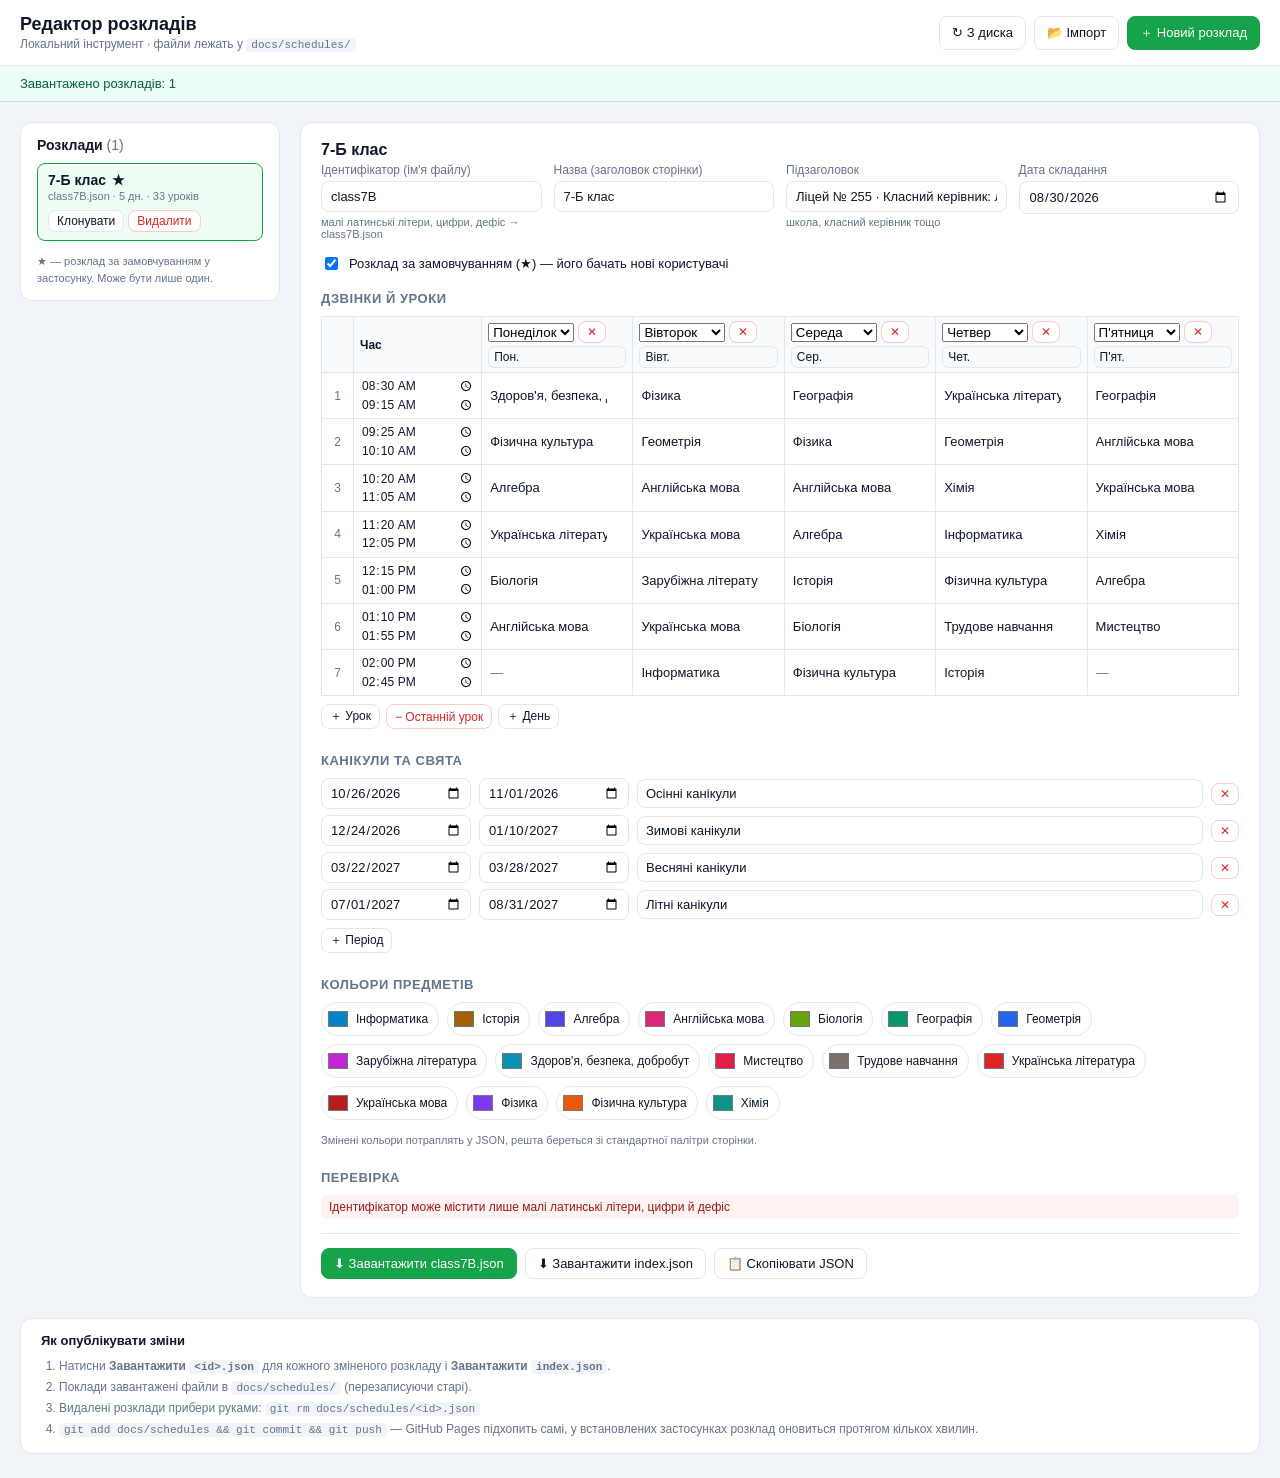
==== tools/admin/index.html @ 1cf256f3 "Add schedule editor tool with HTML and JavaScript files - Implemented the schedule editor in `admin." ====
<!DOCTYPE html>
<html lang="uk">
<head>
<meta charset="UTF-8">
<meta name="viewport" content="width=device-width, initial-scale=1">
<title>Редактор розкладів</title>
<link rel="stylesheet" href="admin.css">
</head>
<body>

<header class="topbar">
  <div>
    <h1>Редактор розкладів</h1>
    <p class="topbar-sub">Локальний інструмент · файли лежать у <code>docs/schedules/</code></p>
  </div>
  <div class="topbar-actions">
    <button type="button" class="btn" id="btnReload" title="Перечитати файли з docs/schedules/">↻ З диска</button>
    <label class="btn" title="Підвантажити JSON-файли вручну">📂 Імпорт
      <input type="file" id="fileImport" accept="application/json,.json" multiple hidden>
    </label>
    <button type="button" class="btn primary" id="btnNew">＋ Новий розклад</button>
  </div>
</header>

<div class="banner" id="banner" hidden></div>

<main class="layout">
  <aside class="sidebar">
    <h2>Розклади <span class="count" id="schedCount"></span></h2>
    <ul class="sched-list" id="scheduleList"></ul>
    <p class="sidebar-note">★ — розклад за замовчуванням у застосунку. Може бути лише один.</p>
  </aside>

  <section class="editor" id="editor"></section>
</main>

<footer class="howto">
  <h3>Як опублікувати зміни</h3>
  <ol>
    <li>Натисни <b>Завантажити <code>&lt;id&gt;.json</code></b> для кожного зміненого розкладу і <b>Завантажити <code>index.json</code></b>.</li>
    <li>Поклади завантажені файли в <code>docs/schedules/</code> (перезаписуючи старі).</li>
    <li>Видалені розклади прибери руками: <code>git rm docs/schedules/&lt;id&gt;.json</code></li>
    <li><code>git add docs/schedules &amp;&amp; git commit &amp;&amp; git push</code> — GitHub Pages підхопить самі, у встановлених застосунках розклад оновиться протягом кількох хвилин.</li>
  </ol>
</footer>

<script src="admin.js"></script>
</body>
</html>
---- tools/admin/admin.css ----
:root{
  --bg:#f1f5f9;
  --panel:#ffffff;
  --border:#e2e8f0;
  --text:#0f172a;
  --muted:#64748b;
  --green:#16a34a;
  --amber:#d97706;
  --red:#dc2626;
}
*{box-sizing:border-box;}
body{
  margin:0;
  background:var(--bg);
  color:var(--text);
  font-family:-apple-system,BlinkMacSystemFont,'Segoe UI',Roboto,Arial,sans-serif;
  font-size:14px;
}

/* ---------- шапка ---------- */
.topbar{
  display:flex;
  align-items:center;
  justify-content:space-between;
  gap:16px;
  flex-wrap:wrap;
  padding:14px 20px;
  background:var(--panel);
  border-bottom:1px solid var(--border);
  position:sticky;
  top:0;
  z-index:5;
}
.topbar h1{margin:0;font-size:18px;}
.topbar-sub{margin:2px 0 0;color:var(--muted);font-size:12px;}
.topbar-actions{display:flex;gap:8px;flex-wrap:wrap;}

.btn{
  display:inline-flex;
  align-items:center;
  gap:6px;
  border:1px solid var(--border);
  background:#fff;
  color:var(--text);
  padding:7px 12px;
  border-radius:8px;
  font-size:13px;
  cursor:pointer;
  white-space:nowrap;
}
.btn:hover{background:#f8fafc;}
.btn.primary{background:var(--green);border-color:var(--green);color:#fff;}
.btn.primary:hover{background:#15803d;}
.btn.danger{color:var(--red);border-color:#fecaca;}
.btn.danger:hover{background:#fef2f2;}
.btn.small{padding:3px 8px;font-size:12px;}

/* ---------- банер повідомлень ---------- */
.banner{
  padding:10px 20px;
  font-size:13px;
  background:#ecfdf5;
  color:#065f46;
  border-bottom:1px solid #a7f3d0;
}
.banner[hidden]{display:none;}
.banner.error{background:#fef2f2;color:#991b1b;border-bottom-color:#fecaca;}
.banner.warn{background:#fffbeb;color:#92400e;border-bottom-color:#fde68a;}

/* ---------- розкладка ---------- */
.layout{
  display:grid;
  grid-template-columns:260px 1fr;
  gap:20px;
  padding:20px;
  align-items:start;
}
@media(max-width:820px){ .layout{grid-template-columns:1fr;} }

.sidebar{
  background:var(--panel);
  border:1px solid var(--border);
  border-radius:12px;
  padding:14px 16px;
  position:sticky;
  top:76px;
}
.sidebar h2{margin:0 0 10px;font-size:14px;}
.count{color:var(--muted);font-weight:400;}
.sidebar-note{color:var(--muted);font-size:11px;margin:12px 0 0;line-height:1.5;}

.sched-list{list-style:none;margin:0;padding:0;display:flex;flex-direction:column;gap:6px;}
.sched-item{
  border:1px solid var(--border);
  border-radius:8px;
  padding:8px 10px;
  cursor:pointer;
  background:#fff;
}
.sched-item.active{border-color:var(--green);background:#f0fdf4;}
.sched-item.dirty-new{border-left:3px solid var(--amber);}
.sched-item-name{font-weight:600;display:flex;align-items:center;gap:6px;}
.sched-item-meta{color:var(--muted);font-size:11px;margin-top:2px;}
.sched-item-actions{display:flex;gap:4px;margin-top:8px;}

/* ---------- редактор ---------- */
.editor{
  background:var(--panel);
  border:1px solid var(--border);
  border-radius:12px;
  padding:18px 20px;
  min-height:200px;
}
.editor-empty{color:var(--muted);text-align:center;padding:60px 20px;}

.editor h2{margin:0 0 4px;font-size:16px;}
.editor h3{margin:24px 0 10px;font-size:13px;text-transform:uppercase;letter-spacing:.04em;color:var(--muted);}
.editor h3:first-of-type{margin-top:18px;}

.field-grid{display:grid;grid-template-columns:repeat(auto-fit,minmax(220px,1fr));gap:12px;}
.field{display:flex;flex-direction:column;gap:4px;}
.field label{font-size:12px;color:var(--muted);}
.field input[type=text],
.field input[type=date],
.field select{
  border:1px solid var(--border);
  border-radius:8px;
  padding:7px 9px;
  font-size:13px;
  font-family:inherit;
  background:#fff;
  color:var(--text);
}
.field .hint{font-size:11px;color:var(--muted);}

.check-row{display:flex;align-items:center;gap:8px;margin-top:14px;font-size:13px;}

/* ---------- сітка уроків ---------- */
.grid-scroll{overflow-x:auto;}
table.grid{border-collapse:collapse;width:100%;min-width:640px;}
table.grid th,table.grid td{
  border:1px solid var(--border);
  padding:4px 6px;
  text-align:left;
  vertical-align:middle;
}
table.grid th{background:#f8fafc;font-size:12px;font-weight:600;}
table.grid td.num{width:32px;text-align:center;color:var(--muted);font-size:12px;}
table.grid input[type=time]{
  border:none;
  font-family:inherit;
  font-size:12px;
  background:transparent;
  color:var(--text);
  width:100%;
}
table.grid input[type=text]{
  border:none;
  width:100%;
  min-width:110px;
  font-family:inherit;
  font-size:13px;
  background:transparent;
  color:var(--text);
  padding:3px 2px;
}
table.grid input:focus{outline:2px solid #bbf7d0;border-radius:4px;}
table.grid .col-head{display:flex;flex-direction:column;gap:3px;}
table.grid .col-head input{
  border:1px solid var(--border);
  border-radius:6px;
  padding:3px 5px;
  font-size:12px;
  width:100%;
}
table.grid .col-head .row{display:flex;gap:4px;align-items:center;}

.row-actions{display:flex;gap:6px;margin-top:8px;flex-wrap:wrap;}

/* ---------- канікули ---------- */
.holiday-row{
  display:grid;
  grid-template-columns:150px 150px 1fr auto;
  gap:8px;
  align-items:center;
  margin-bottom:6px;
}
@media(max-width:640px){ .holiday-row{grid-template-columns:1fr 1fr;} }
.holiday-row input{
  border:1px solid var(--border);
  border-radius:8px;
  padding:6px 8px;
  font-size:13px;
  font-family:inherit;
  background:#fff;
  color:var(--text);
}

/* ---------- кольори ---------- */
.color-list{display:flex;flex-wrap:wrap;gap:8px;}
.color-chip{
  display:flex;
  align-items:center;
  gap:6px;
  border:1px solid var(--border);
  border-radius:999px;
  padding:4px 10px 4px 4px;
  font-size:12px;
  background:#fff;
}
.color-chip input[type=color]{
  width:24px;height:24px;
  border:none;
  background:none;
  padding:0;
  cursor:pointer;
}
.color-chip .reset{
  border:none;background:none;cursor:pointer;color:var(--muted);font-size:14px;line-height:1;
}

/* ---------- валідація + експорт ---------- */
.issues{list-style:none;margin:10px 0 0;padding:0;font-size:12px;}
.issues li{padding:5px 8px;border-radius:6px;margin-bottom:4px;}
.issues li.error{background:#fef2f2;color:#991b1b;}
.issues li.warn{background:#fffbeb;color:#92400e;}
.issues li.ok{background:#ecfdf5;color:#065f46;}

.export-bar{
  display:flex;
  gap:8px;
  flex-wrap:wrap;
  margin-top:14px;
  padding-top:14px;
  border-top:1px solid var(--border);
}

/* ---------- інструкція ---------- */
.howto{
  margin:0 20px 24px;
  background:var(--panel);
  border:1px solid var(--border);
  border-radius:12px;
  padding:14px 20px;
  color:var(--muted);
  font-size:12px;
}
.howto h3{margin:0 0 8px;font-size:13px;color:var(--text);}
.howto ol{margin:0;padding-left:18px;line-height:1.7;}
code{background:#f1f5f9;padding:1px 5px;border-radius:4px;font-size:.92em;}
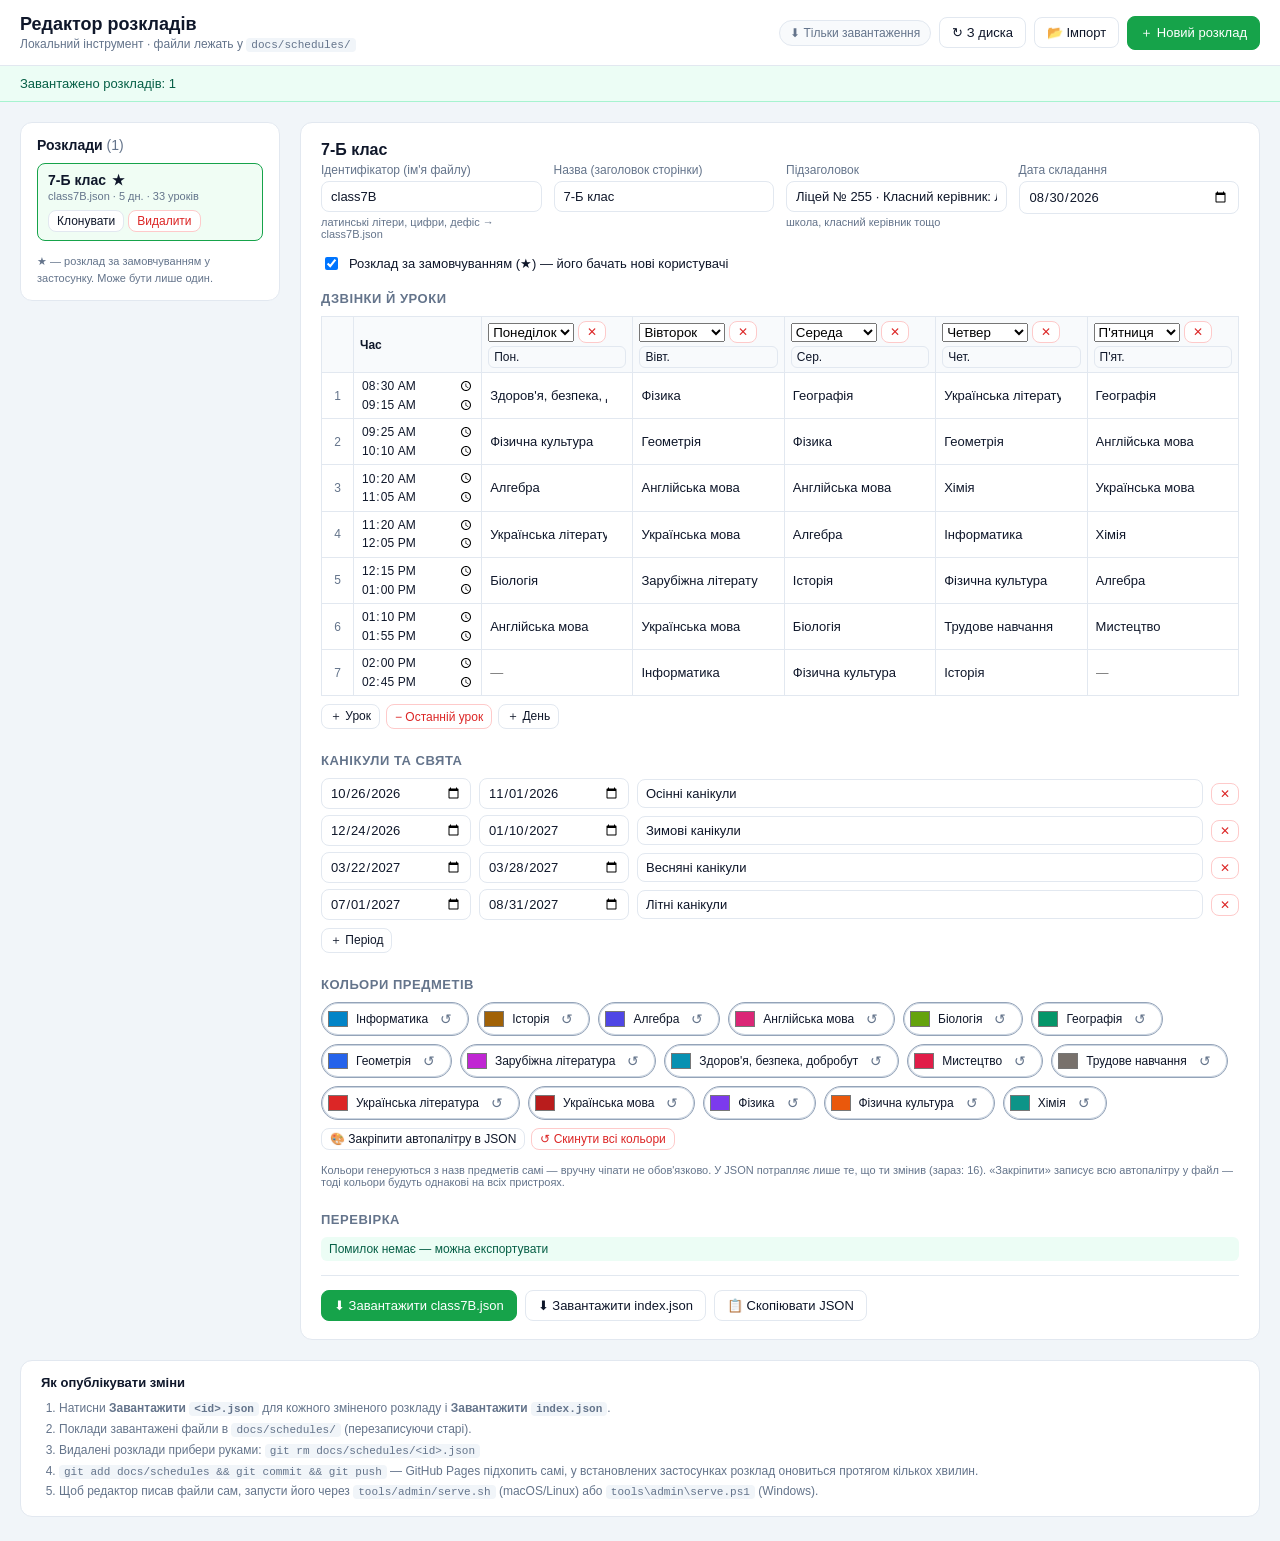
==== commit 7ea951e0: "feat: add holiday schedule for 2026-2027 in class7B.json refactor: simplify schedules array in index" ====
--- a/tools/admin/index.html
+++ b/tools/admin/index.html
@@ -14,6 +14,7 @@
     <p class="topbar-sub">Локальний інструмент · файли лежать у <code>docs/schedules/</code></p>
   </div>
   <div class="topbar-actions">
+    <span class="write-status" id="writeStatus">…</span>
     <button type="button" class="btn" id="btnReload" title="Перечитати файли з docs/schedules/">↻ З диска</button>
     <label class="btn" title="Підвантажити JSON-файли вручну">📂 Імпорт
       <input type="file" id="fileImport" accept="application/json,.json" multiple hidden>
@@ -36,11 +37,18 @@
 
 <footer class="howto">
   <h3>Як опублікувати зміни</h3>
-  <ol>
+  <ol id="howtoWrite" hidden>
+    <li>Нічого качати не треба — правки вже у файлах <code>docs/schedules/</code>, редактор пише їх сам.</li>
+    <li>Перевір, що вийшло: <code>git status</code> / <code>git diff docs/schedules</code></li>
+    <li><code>git add docs/schedules &amp;&amp; git commit &amp;&amp; git push</code> — GitHub Pages опублікує сама, у встановлених застосунках розклад оновиться протягом кількох хвилин.</li>
+    <li>Розклад із помилками валідації на диск <b>не</b> пишеться — дивись блок «Перевірка» в редакторі.</li>
+  </ol>
+  <ol id="howtoDownload" hidden>
     <li>Натисни <b>Завантажити <code>&lt;id&gt;.json</code></b> для кожного зміненого розкладу і <b>Завантажити <code>index.json</code></b>.</li>
     <li>Поклади завантажені файли в <code>docs/schedules/</code> (перезаписуючи старі).</li>
     <li>Видалені розклади прибери руками: <code>git rm docs/schedules/&lt;id&gt;.json</code></li>
     <li><code>git add docs/schedules &amp;&amp; git commit &amp;&amp; git push</code> — GitHub Pages підхопить самі, у встановлених застосунках розклад оновиться протягом кількох хвилин.</li>
+    <li>Щоб редактор писав файли сам, запусти його через <code>tools/admin/serve.sh</code> (macOS/Linux) або <code>tools\admin\serve.ps1</code> (Windows).</li>
   </ol>
 </footer>
 
--- a/tools/admin/admin.css
+++ b/tools/admin/admin.css
@@ -33,7 +33,20 @@
 }
 .topbar h1{margin:0;font-size:18px;}
 .topbar-sub{margin:2px 0 0;color:var(--muted);font-size:12px;}
-.topbar-actions{display:flex;gap:8px;flex-wrap:wrap;}
+.topbar-actions{display:flex;gap:8px;flex-wrap:wrap;align-items:center;}
+
+.write-status{
+  font-size:12px;
+  padding:5px 10px;
+  border-radius:999px;
+  border:1px solid var(--border);
+  white-space:nowrap;
+  color:var(--muted);
+}
+.write-status.on{background:#ecfdf5;border-color:#a7f3d0;color:#065f46;}
+.write-status.off{background:#f8fafc;}
+.write-status.warn{background:#fffbeb;border-color:#fde68a;color:#92400e;}
+.write-status.error{background:#fef2f2;border-color:#fecaca;color:#991b1b;}
 
 .btn{
   display:inline-flex;
@@ -208,6 +221,7 @@
   font-size:12px;
   background:#fff;
 }
+.color-chip.overridden{border-color:#94a3b8;box-shadow:inset 0 0 0 1px #cbd5e1;}
 .color-chip input[type=color]{
   width:24px;height:24px;
   border:none;
